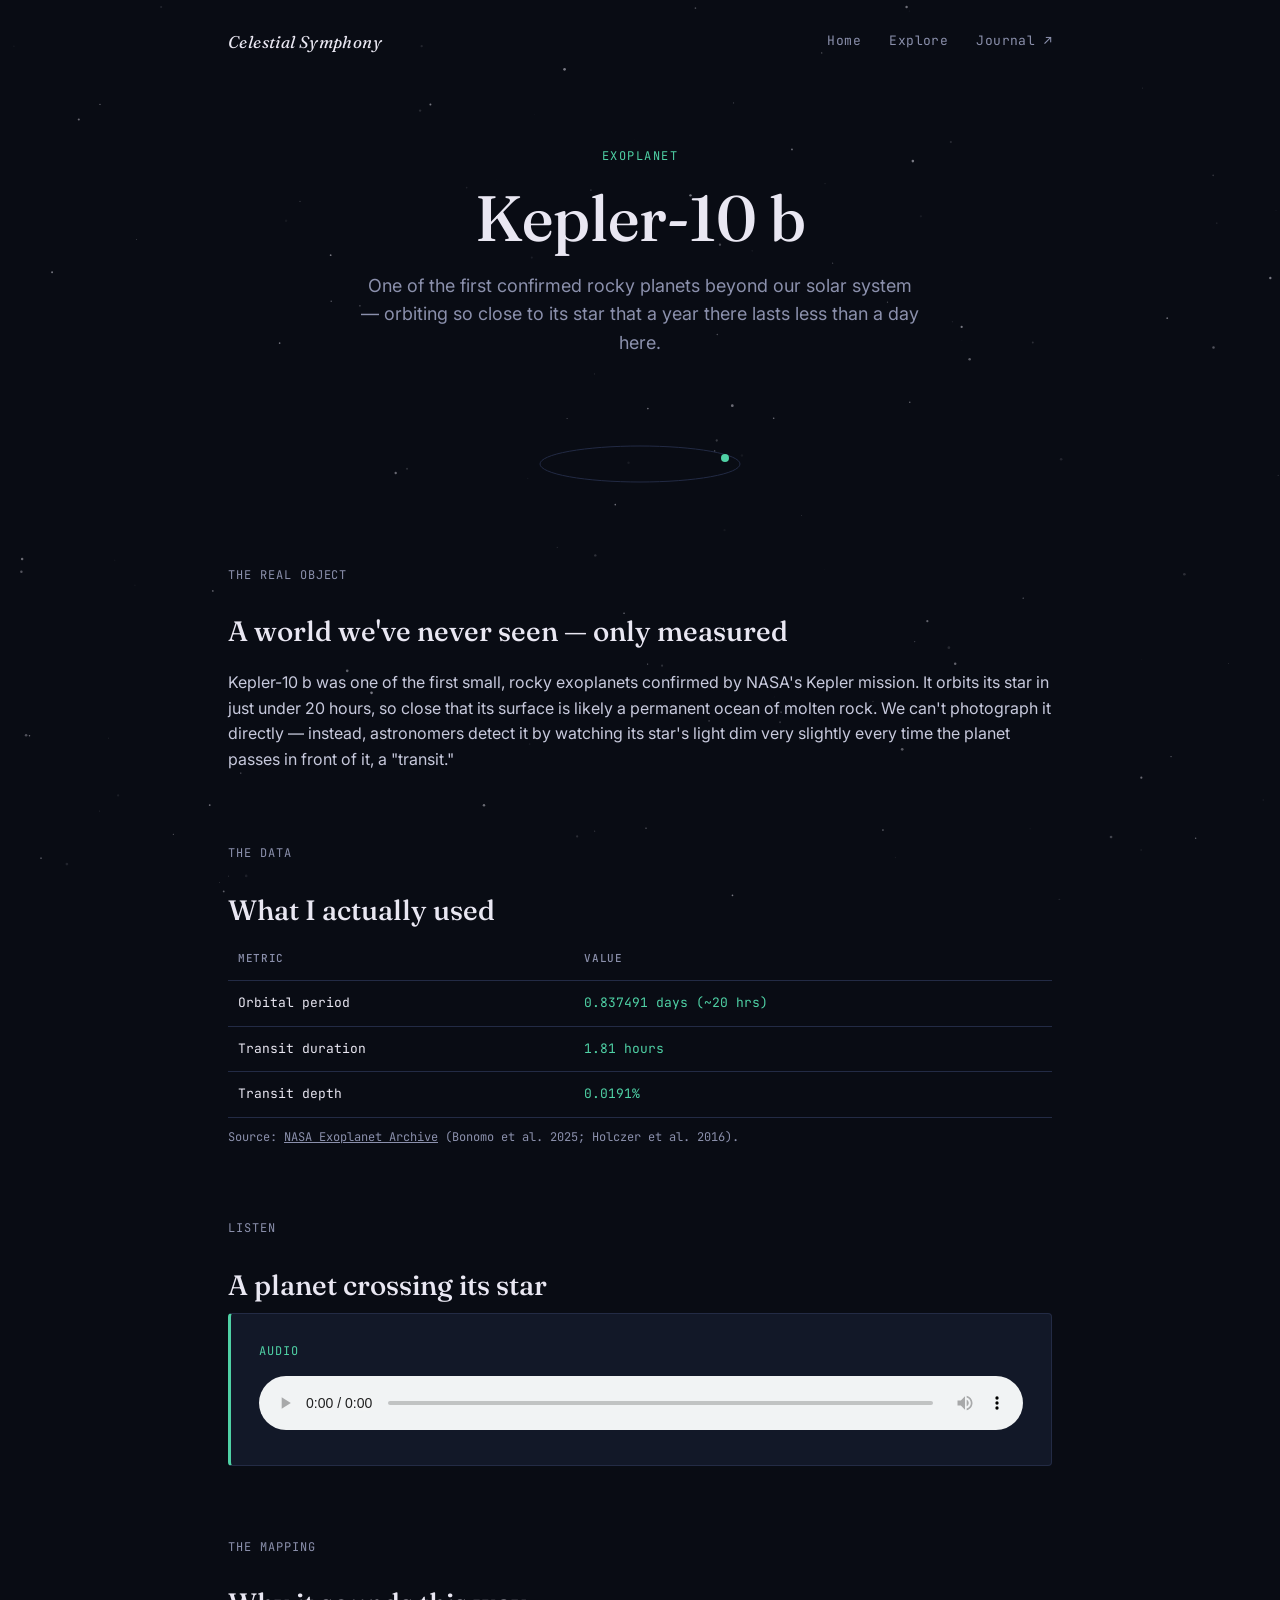
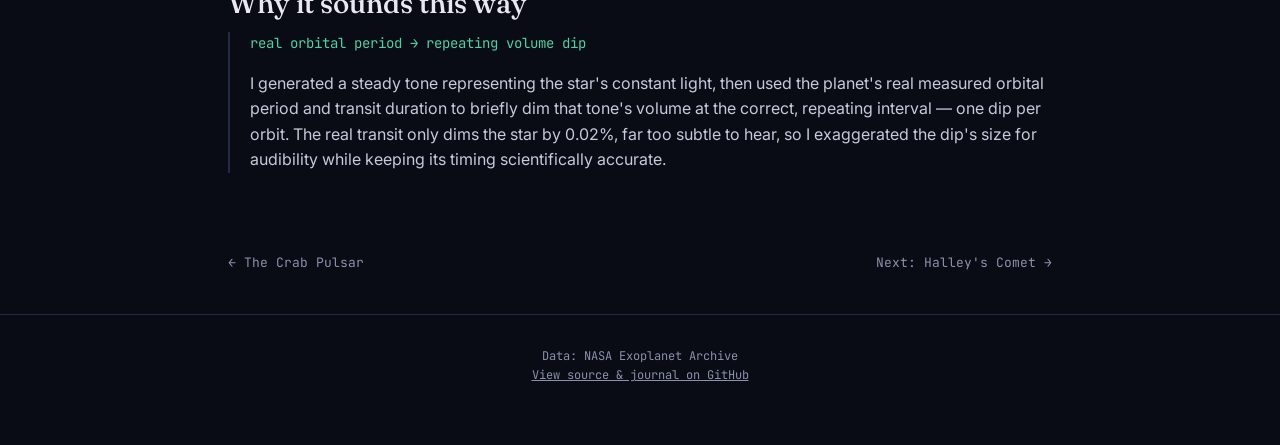
==== exoplanet.html @ 877736f7 "Add files via upload" ====
<!DOCTYPE html>
<html lang="en">
<head>
<meta charset="UTF-8">
<meta name="viewport" content="width=device-width, initial-scale=1.0">
<title>Kepler-10 b — Celestial Symphony</title>
<link rel="stylesheet" href="styles.css">
</head>
<body class="theme-exoplanet">
<canvas id="stars"></canvas>

<nav class="top">
  <a class="brand" href="index.html">Celestial Symphony</a>
  <div class="links">
    <a href="index.html">Home</a>
    <a href="explore.html">Explore</a>
    <a href="https://github.com/" target="_blank">Journal ↗</a>
  </div>
</nav>

<div class="wrap">

  <div class="hero">
    <div class="eyebrow">Exoplanet</div>
    <h1>Kepler-10 b</h1>
    <p class="lede">One of the first confirmed rocky planets beyond our solar system — orbiting so close to its star that a year there lasts less than a day here.</p>
  </div>

  <div class="orbit-divider">
    <svg width="220" height="60" viewBox="0 0 220 60">
      <ellipse class="path" cx="110" cy="30" rx="100" ry="18"/>
      <circle class="marker" cx="195" cy="24" r="4"/>
    </svg>
  </div>

  <section>
    <div class="section-sub">The Real Object</div>
    <h2 class="section-title">A world we've never seen — only measured</h2>
    <p>Kepler-10 b was one of the first small, rocky exoplanets confirmed by NASA's Kepler mission. It orbits its star in just under 20 hours, so close that its surface is likely a permanent ocean of molten rock. We can't photograph it directly — instead, astronomers detect it by watching its star's light dim very slightly every time the planet passes in front of it, a "transit."</p>
  </section>

  <section>
    <div class="section-sub">The Data</div>
    <h2 class="section-title">What I actually used</h2>
    <table class="data">
      <tr><th>Metric</th><th>Value</th></tr>
      <tr><td>Orbital period</td><td class="val">0.837491 days (~20 hrs)</td></tr>
      <tr><td>Transit duration</td><td class="val">1.81 hours</td></tr>
      <tr><td>Transit depth</td><td class="val">0.0191%</td></tr>
    </table>
    <p class="source-note">Source: <a href="https://exoplanetarchive.ipac.caltech.edu/" target="_blank">NASA Exoplanet Archive</a> (Bonomo et al. 2025; Holczer et al. 2016).</p>
  </section>

  <section>
    <div class="section-sub">Listen</div>
    <h2 class="section-title">A planet crossing its star</h2>
    <div class="listen-panel">
      <div class="label">Audio</div>
      <audio controls src="audio/exoplanet_transit.wav"></audio>
    </div>
  </section>

  <section>
    <div class="section-sub">The Mapping</div>
    <h2 class="section-title">Why it sounds this way</h2>
    <div class="mapping">
      <div class="rule">real orbital period → repeating volume dip</div>
      <p>I generated a steady tone representing the star's constant light, then used the planet's real measured orbital period and transit duration to briefly dim that tone's volume at the correct, repeating interval — one dip per orbit. The real transit only dims the star by 0.02%, far too subtle to hear, so I exaggerated the dip's size for audibility while keeping its timing scientifically accurate.</p>
    </div>
  </section>

  <div class="pagenav">
    <a href="pulsar.html">← The Crab Pulsar</a>
    <a href="halley.html">Next: Halley's Comet →</a>
  </div>

</div>

<footer>
  Data: NASA Exoplanet Archive<br>
  <a href="https://github.com/" target="_blank">View source & journal on GitHub</a>
</footer>

<script src="starfield.js"></script>
</body>
</html>
---- styles.css ----
/* ==========================================================================
   Celestial Symphony — Design System
   Inspired by 18th-century star atlases & orrery diagrams, rendered dark.
   ========================================================================== */

@import url('https://fonts.googleapis.com/css2?family=Fraunces:ital,opsz,wght@0,9..144,400;0,9..144,500;0,9..144,600;1,9..144,400&family=Inter:wght@400;500;600&family=JetBrains+Mono:wght@400;500&display=swap');

:root {
  --bg: #090c14;
  --panel: #121828;
  --panel-border: #232b45;
  --text: #e9e7f2;
  --muted: #8b90ac;
  --gold: #d4af7a;

  /* per-object accents, overridden per page via body class */
  --accent: #d4af7a;
  --accent-dim: #d4af7a33;

  --mira: #f0a860;
  --pulsar: #6ec5f5;
  --exoplanet: #4fd1a5;
  --halley: #c48af0;
  --explore: #c9cfe6;

  --serif: 'Fraunces', Georgia, serif;
  --sans: 'Inter', -apple-system, sans-serif;
  --mono: 'JetBrains Mono', monospace;
}

* { box-sizing: border-box; }

html { scroll-behavior: smooth; }

body {
  margin: 0;
  background: var(--bg);
  color: var(--text);
  font-family: var(--sans);
  line-height: 1.6;
  min-height: 100vh;
  position: relative;
  overflow-x: hidden;
}

body.theme-mira { --accent: var(--mira); --accent-dim: #f0a86033; }
body.theme-pulsar { --accent: var(--pulsar); --accent-dim: #6ec5f533; }
body.theme-exoplanet { --accent: var(--exoplanet); --accent-dim: #4fd1a533; }
body.theme-halley { --accent: var(--halley); --accent-dim: #c48af033; }
body.theme-explore { --accent: var(--explore); --accent-dim: #c9cfe633; }

canvas#stars {
  position: fixed;
  top: 0; left: 0;
  width: 100%; height: 100%;
  z-index: 0;
  pointer-events: none;
}

.wrap {
  position: relative;
  z-index: 1;
  max-width: 880px;
  margin: 0 auto;
  padding: 0 28px;
}

/* ---------- Nav ---------- */

nav.top {
  position: relative;
  z-index: 2;
  display: flex;
  align-items: center;
  justify-content: space-between;
  max-width: 880px;
  margin: 0 auto;
  padding: 28px;
  font-family: var(--mono);
  font-size: 13px;
  letter-spacing: 0.03em;
}

nav.top a.brand {
  color: var(--text);
  text-decoration: none;
  font-family: var(--serif);
  font-size: 17px;
  font-style: italic;
}

nav.top .links a {
  color: var(--muted);
  text-decoration: none;
  margin-left: 20px;
  transition: color 0.2s ease;
}

nav.top .links a:hover,
nav.top .links a.active {
  color: var(--accent);
}

/* ---------- Orbit signature motif ---------- */

.orbit-divider {
  display: flex;
  justify-content: center;
  margin: 56px 0;
}

.orbit-divider svg { display: block; }

.orbit-divider .path {
  fill: none;
  stroke: var(--panel-border);
  stroke-width: 1;
}

.orbit-divider .marker {
  fill: var(--accent);
}

/* ---------- Hero ---------- */

.hero {
  padding: 64px 0 20px;
  text-align: center;
}

.hero .eyebrow {
  font-family: var(--mono);
  font-size: 12px;
  letter-spacing: 0.12em;
  text-transform: uppercase;
  color: var(--accent);
  margin-bottom: 18px;
}

.hero h1 {
  font-family: var(--serif);
  font-weight: 500;
  font-size: clamp(38px, 6vw, 64px);
  line-height: 1.05;
  margin: 0 0 20px;
}

.hero h1 em {
  font-style: italic;
  color: var(--accent);
}

.hero p.lede {
  font-size: 18px;
  color: var(--muted);
  max-width: 560px;
  margin: 0 auto;
}

/* ---------- Sections ---------- */

section { margin: 72px 0; }

h2.section-title {
  font-family: var(--serif);
  font-weight: 500;
  font-size: 28px;
  margin: 0 0 6px;
}

.section-sub {
  font-family: var(--mono);
  font-size: 12px;
  color: var(--muted);
  text-transform: uppercase;
  letter-spacing: 0.08em;
  margin-bottom: 24px;
}

p { color: var(--text); }
section p { color: #c7c9dc; }

/* ---------- Object grid (home page) ---------- */

.grid {
  display: grid;
  grid-template-columns: 1fr 1fr;
  gap: 16px;
}

@media (max-width: 620px) {
  .grid { grid-template-columns: 1fr; }
}

.card {
  display: block;
  background: var(--panel);
  border: 1px solid var(--panel-border);
  border-radius: 4px;
  padding: 24px;
  text-decoration: none;
  color: var(--text);
  transition: border-color 0.2s ease, transform 0.2s ease;
  position: relative;
  overflow: hidden;
}

.card:hover {
  border-color: var(--card-accent, var(--accent));
  transform: translateY(-2px);
}

.card .tag {
  font-family: var(--mono);
  font-size: 11px;
  text-transform: uppercase;
  letter-spacing: 0.08em;
  color: var(--card-accent, var(--accent));
  margin-bottom: 10px;
  display: block;
}

.card h3 {
  font-family: var(--serif);
  font-size: 22px;
  font-weight: 500;
  margin: 0 0 8px;
}

.card p {
  font-size: 14px;
  color: var(--muted);
  margin: 0;
}

/* ---------- Data table ---------- */

table.data {
  width: 100%;
  border-collapse: collapse;
  font-family: var(--mono);
  font-size: 13px;
}

table.data td, table.data th {
  padding: 12px 10px;
  border-bottom: 1px solid var(--panel-border);
  text-align: left;
}

table.data th {
  color: var(--muted);
  font-weight: 500;
  text-transform: uppercase;
  font-size: 11px;
  letter-spacing: 0.06em;
}

table.data td.val { color: var(--accent); }

.source-note {
  font-family: var(--mono);
  font-size: 12px;
  color: var(--muted);
  margin-top: 10px;
}

.source-note a { color: var(--muted); }

/* ---------- Audio panel ---------- */

.listen-panel {
  background: var(--panel);
  border: 1px solid var(--panel-border);
  border-left: 3px solid var(--accent);
  border-radius: 4px;
  padding: 28px;
}

.listen-panel .label {
  font-family: var(--mono);
  font-size: 12px;
  color: var(--accent);
  text-transform: uppercase;
  letter-spacing: 0.08em;
  margin-bottom: 14px;
}

audio { width: 100%; }

video { width: 100%; border-radius: 4px; display: block; }

/* ---------- Mapping explanation ---------- */

.mapping {
  border-left: 2px solid var(--panel-border);
  padding-left: 20px;
}

.mapping .rule {
  font-family: var(--mono);
  font-size: 14px;
  color: var(--accent);
  margin-bottom: 14px;
}

/* ---------- Prev/Next footer nav ---------- */

.pagenav {
  display: flex;
  justify-content: space-between;
  align-items: center;
  margin: 80px 0 40px;
  font-family: var(--mono);
  font-size: 13px;
}

.pagenav a {
  color: var(--muted);
  text-decoration: none;
  transition: color 0.2s ease;
}

.pagenav a:hover { color: var(--accent); }

/* ---------- Footer ---------- */

footer {
  border-top: 1px solid var(--panel-border);
  padding: 32px 0 60px;
  text-align: center;
  font-family: var(--mono);
  font-size: 12px;
  color: var(--muted);
}

footer a { color: var(--muted); }

/* ---------- Explore page (bonus, lighter cards) ---------- */

.explore-grid {
  display: grid;
  grid-template-columns: 1fr 1fr;
  gap: 14px;
}

@media (max-width: 620px) {
  .explore-grid { grid-template-columns: 1fr; }
}

.explore-card {
  background: var(--panel);
  border: 1px solid var(--panel-border);
  border-radius: 4px;
  padding: 20px;
}

.explore-card .tag {
  font-family: var(--mono);
  font-size: 11px;
  color: var(--explore);
  text-transform: uppercase;
  letter-spacing: 0.06em;
  display: block;
  margin-bottom: 8px;
}

.explore-card h3 {
  font-family: var(--serif);
  font-size: 19px;
  font-weight: 500;
  margin: 0 0 8px;
}

.explore-card p {
  font-size: 13px;
  color: var(--muted);
  margin: 0 0 14px;
}

.explore-card audio {
  height: 32px;
}

.disclaimer {
  font-family: var(--mono);
  font-size: 12px;
  color: var(--muted);
  background: var(--panel);
  border: 1px solid var(--panel-border);
  border-radius: 4px;
  padding: 16px 20px;
  margin-bottom: 28px;
}

@media (prefers-reduced-motion: reduce) {
  html { scroll-behavior: auto; }
}
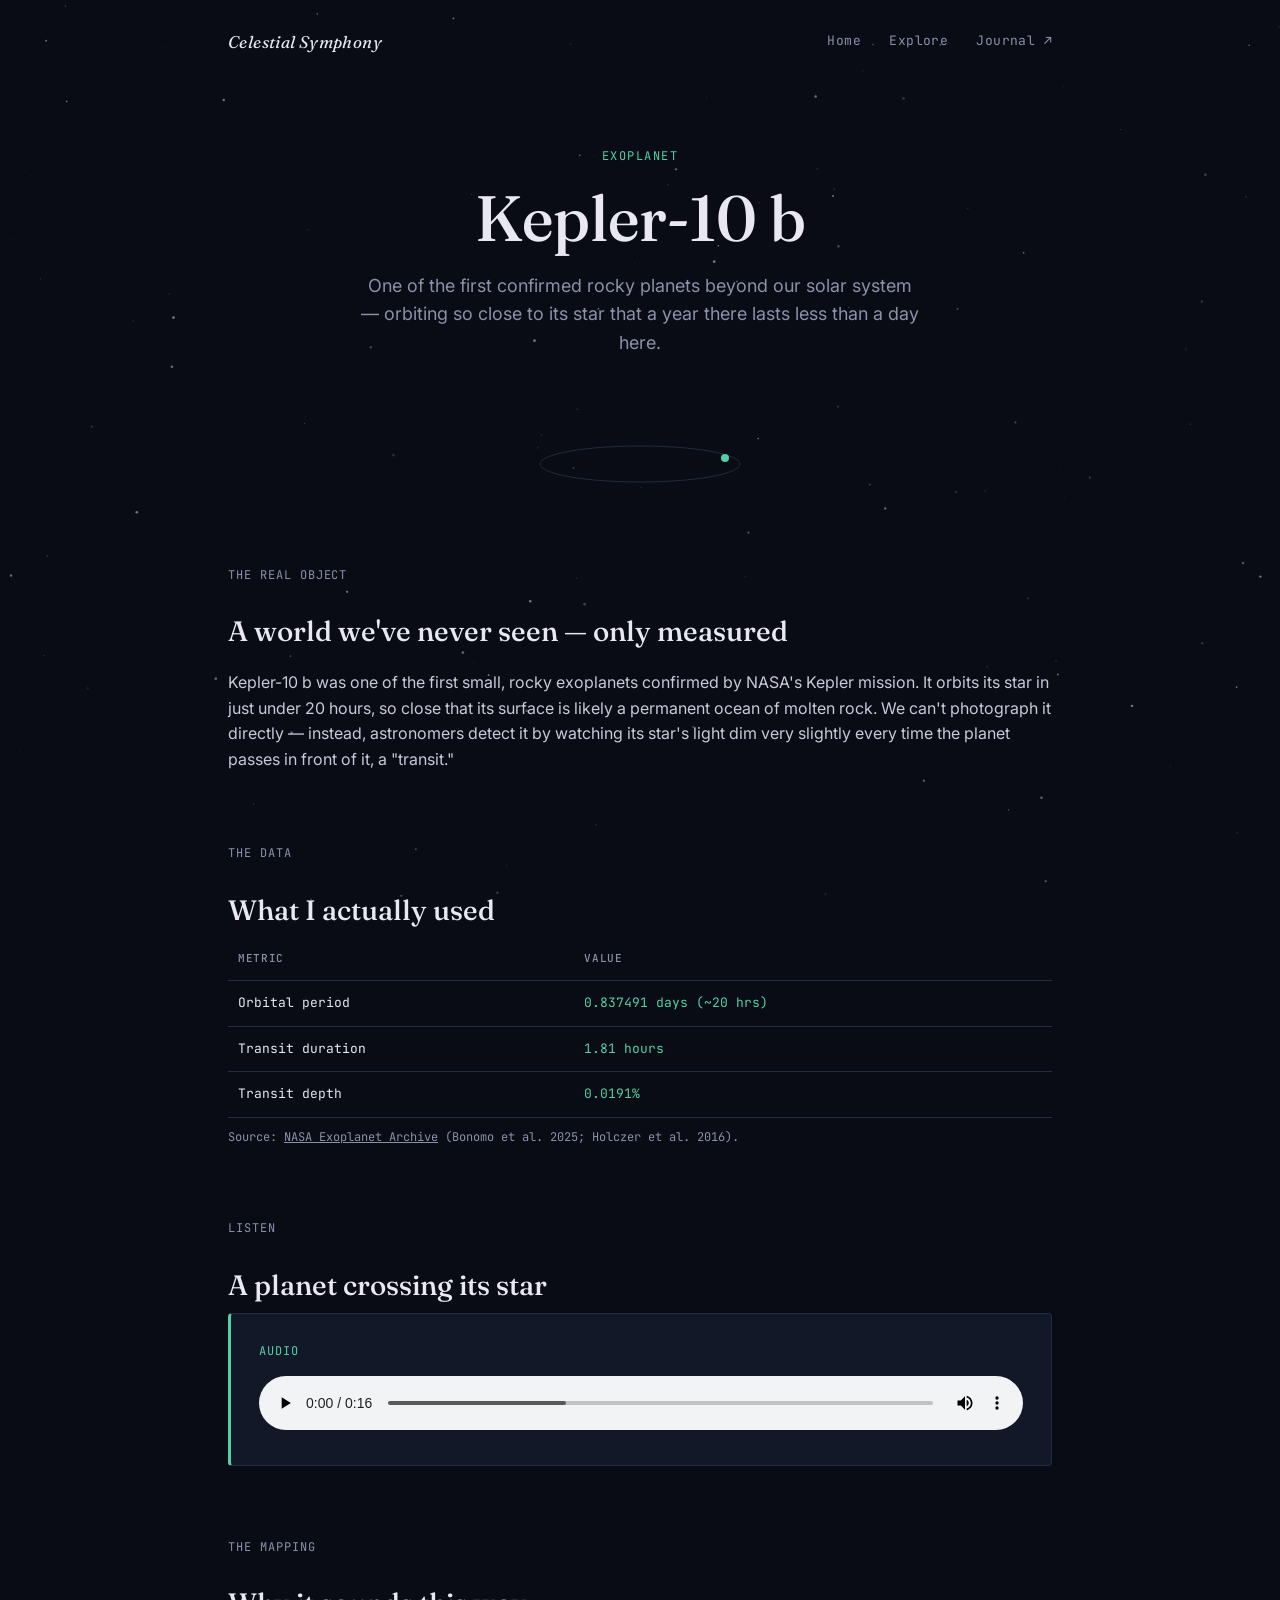
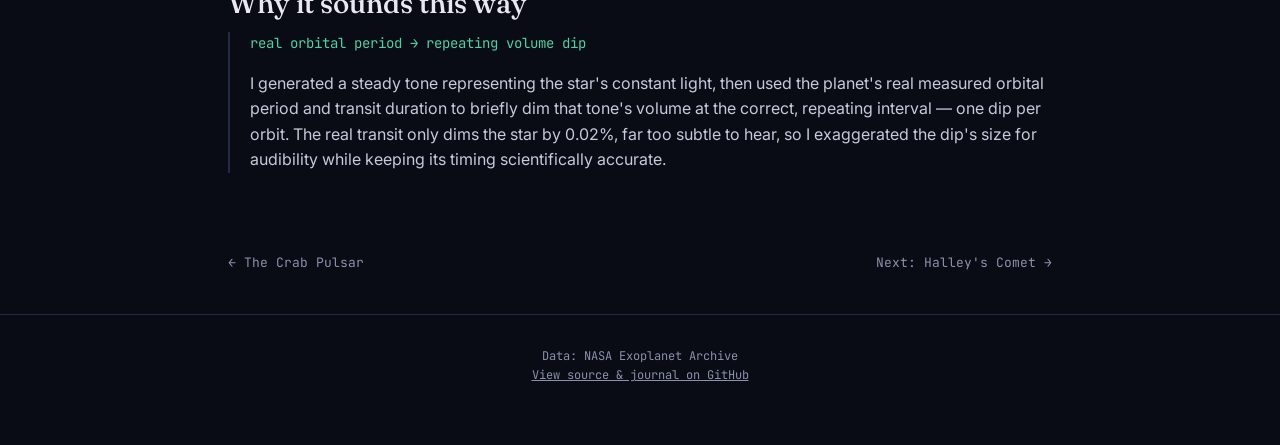
==== commit ed8006ca: "Update exoplanet.html" ====
--- a/exoplanet.html
+++ b/exoplanet.html
@@ -14,7 +14,7 @@
   <div class="links">
     <a href="index.html">Home</a>
     <a href="explore.html">Explore</a>
-    <a href="https://github.com/" target="_blank">Journal ↗</a>
+    <a href="https://github.com/urawesomefriendd/celestial-symphony" target="_blank">Journal ↗</a>
   </div>
 </nav>
 
@@ -78,7 +78,7 @@
 
 <footer>
   Data: NASA Exoplanet Archive<br>
-  <a href="https://github.com/" target="_blank">View source & journal on GitHub</a>
+  <a href="https://github.com/urawesomefriendd/celestial-symphony" target="_blank">View source & journal on GitHub</a>
 </footer>
 
 <script src="starfield.js"></script>
